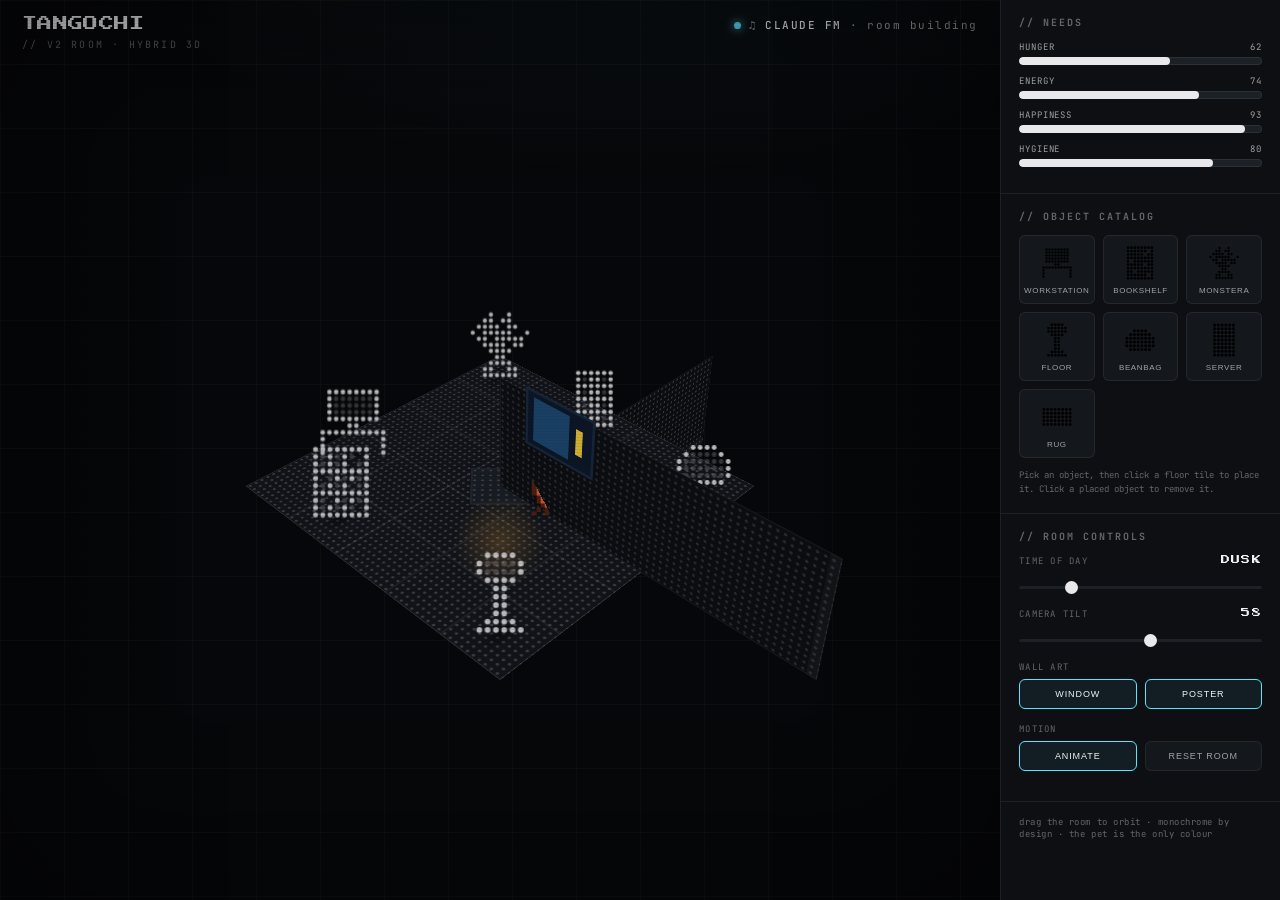
==== v2/room-prototype.html @ d7985693 "feat: initialize v2 directory with Three.js vendor scripts and HTML prototypes" ====
<!DOCTYPE html>
<html lang="en">
<head>
<meta charset="UTF-8" />
<meta name="viewport" content="width=device-width, initial-scale=1.0" />
<title>TANGOCHI v2 — Room Prototype</title>
<link rel="preconnect" href="https://fonts.googleapis.com">
<link rel="preconnect" href="https://fonts.gstatic.com" crossorigin>
<link href="https://fonts.googleapis.com/css2?family=JetBrains+Mono:wght@400;500;700&family=Press+Start+2P&display=swap" rel="stylesheet">
<style>
:root{
  --bg-0:#07080a; --bg-1:#0d0f12; --bg-2:#14171c; --bg-3:#1c2128;
  --line:rgba(255,255,255,0.07); --line-strong:rgba(255,255,255,0.14);
  --dot-on:#e9e9ec; --dot-dim:rgba(233,233,236,0.26); --dot-off:rgba(255,255,255,0.05);
  --text-0:rgba(255,255,255,0.95); --text-1:rgba(255,255,255,0.60); --text-2:rgba(255,255,255,0.36);
  --accent:#5ee3ff; --warm:#ffb347; --pet:#e8643c;

  /* live room orientation — driven by drag/parallax */
  --ax:58deg;   /* tilt toward viewer */
  --az:-45deg;  /* spin (azimuth)     */

  --tile:72px;
  --grid:5;
  --wall:128px;
  --tint:0;          /* day/night darkness 0..1 */
  --tint-hue:0;      /* warm/cool shift          */
}
*{box-sizing:border-box;margin:0;padding:0;}
html,body{
  height:100%;
  background:
    radial-gradient(ellipse 70% 50% at 50% -10%, rgba(94,227,255,0.05), transparent 60%),
    var(--bg-0);
  color:var(--text-0);
  font-family:'JetBrains Mono',monospace;
  overflow:hidden;
}

/* fine background grid */
.bg-grid{position:fixed;inset:0;pointer-events:none;z-index:0;opacity:.5;
  background-image:linear-gradient(var(--line) 1px,transparent 1px),linear-gradient(90deg,var(--line) 1px,transparent 1px);
  background-size:64px 64px;}

/* ── layout ── */
.app{position:fixed;inset:0;display:grid;grid-template-columns:1fr 280px;z-index:1;}
@media(max-width:820px){.app{grid-template-columns:1fr;grid-template-rows:1fr auto;}}

/* ── stage ── */
.stage-wrap{position:relative;overflow:hidden;}
.fm-tag{position:absolute;top:18px;right:22px;z-index:5;font-size:11px;letter-spacing:.14em;color:var(--text-1);
  display:flex;gap:8px;align-items:center;}
.fm-tag b{font-weight:500;color:var(--text-0);}
.fm-tag .live{width:7px;height:7px;border-radius:50%;background:var(--accent);box-shadow:0 0 10px var(--accent);
  animation:pulse 1.6s infinite ease-in-out;}
.title{position:absolute;top:16px;left:22px;z-index:5;}
.title .name{font-family:'Press Start 2P',monospace;font-size:15px;letter-spacing:.02em;}
.title .sub{font-size:10px;letter-spacing:.22em;color:var(--text-2);margin-top:7px;text-transform:uppercase;}
@keyframes pulse{0%,100%{opacity:.4}50%{opacity:1}}

.scene{position:absolute;inset:0;perspective:1100px;perspective-origin:50% 42%;cursor:grab;}
.scene.dragging{cursor:grabbing;}

#world{
  position:absolute;left:50%;top:54%;
  transform-style:preserve-3d;
  transform:translate(-50%,-50%) rotateX(var(--ax)) rotateZ(var(--az));
  transition:transform .12s linear;
}
.no-trans #world{transition:none;}

/* the floor is the parent coordinate space (0..grid*tile) */
.floor{
  position:absolute;
  width:calc(var(--grid) * var(--tile));
  height:calc(var(--grid) * var(--tile));
  /* center the floor on the world origin */
  left:calc(var(--grid) * var(--tile) / -2);
  top:calc(var(--grid) * var(--tile) / -2);
  transform-style:preserve-3d;
  background:var(--bg-2);
  background-image:radial-gradient(var(--dot-dim) 1.1px, transparent 1.6px);
  background-size:7px 7px;
  box-shadow:inset 0 0 0 1px var(--line);
}
/* iso grid tiles for placement + faint lines */
.tile{position:absolute;width:var(--tile);height:var(--tile);
  box-shadow:inset 0 0 0 1px var(--line);
  transition:background .15s;}
.tile.hot{background:rgba(94,227,255,0.10);box-shadow:inset 0 0 0 1px rgba(94,227,255,.4);}

/* walls rise out of the floor edges */
.wall{position:absolute;left:0;top:0;
  background:var(--bg-1);
  background-image:radial-gradient(var(--dot-dim) 1.1px, transparent 1.6px);
  background-size:7px 7px;
  box-shadow:inset 0 0 0 1px var(--line);}
.wall.back{width:calc(var(--grid)*var(--tile));height:var(--wall);
  transform-origin:0 0;transform:rotateX(-90deg);}
.wall.left{width:var(--wall);height:calc(var(--grid)*var(--tile));
  transform-origin:0 0;transform:rotateY(-90deg);
  background-image:radial-gradient(rgba(233,233,236,0.18) 1.1px, transparent 1.6px);}
.wall .skirt{position:absolute;left:0;right:0;bottom:0;height:10px;background:rgba(255,255,255,0.04);}

/* wall art (coplanar with wall) */
.wall-art{position:absolute;}
.wall .window{position:absolute;background:linear-gradient(160deg,#0f1c2e,#1b2c44);
  box-shadow:inset 0 0 0 2px rgba(255,255,255,.12), 0 0 24px rgba(94,227,255,.12);}
.wall .window .pane{position:absolute;inset:8px;background-image:
  linear-gradient(rgba(255,255,255,.10) 1px,transparent 1px),
  linear-gradient(90deg,rgba(255,255,255,.10) 1px,transparent 1px);
  background-size:50% 50%;}
.wall .window .moon{position:absolute;width:18px;height:18px;border-radius:50%;
  right:14px;top:12px;background:radial-gradient(circle at 38% 36%,#fff,#c9d6e6);
  box-shadow:0 0 14px rgba(200,220,255,.6);opacity:calc(0.15 + var(--tint)*0.85);}

/* ── object standees (billboarded to face camera) ── */
.obj{position:absolute;transform-origin:0 0;transform-style:preserve-3d;
  transform:rotateZ(calc(var(--az)*-1)) rotateX(calc(var(--ax)*-1));
  pointer-events:none;}
.obj .card{position:absolute;left:0;top:0;transform:translate(-50%,-100%);
  pointer-events:auto;cursor:pointer;filter:drop-shadow(0 0 0 transparent);
  transition:transform .18s;}
.obj .card:hover{transform:translate(-50%,-104%) scale(1.04);}
.obj svg{display:block;overflow:visible;}
.obj .dot{fill:var(--dot-on);}
.obj .dot.dim{fill:var(--dot-dim);}
.obj .lbl{position:absolute;left:50%;bottom:100%;transform:translate(-50%,-2px);
  font-size:8px;letter-spacing:.12em;color:var(--text-2);white-space:nowrap;opacity:0;transition:opacity .15s;text-transform:uppercase;}
.obj .card:hover .lbl{opacity:1;}

/* lamp glow — the one warmth in the room */
.obj .glow{position:absolute;left:50%;top:0;width:80px;height:80px;border-radius:50%;
  transform:translate(-50%,-60%);pointer-events:none;
  background:radial-gradient(circle,rgba(255,179,71,.55),transparent 68%);
  opacity:calc(0.35 + (1 - var(--tint))*0.0 + var(--tint)*0.65);mix-blend-mode:screen;}

/* flat rug on the floor */
.rug{position:absolute;transform-origin:center;transform:translate(-50%,-50%) rotate(45deg);
  background:var(--bg-3);background-image:radial-gradient(var(--dot-dim) 1.2px,transparent 1.7px);
  background-size:8px 8px;box-shadow:inset 0 0 0 2px rgba(255,255,255,.06);cursor:pointer;pointer-events:auto;}

/* ground shadow (lies on floor) */
.shadow{position:absolute;width:46px;height:46px;border-radius:50%;
  transform:translate(-50%,-50%) scale(1,0.5);background:radial-gradient(circle,rgba(0,0,0,.45),transparent 70%);
  pointer-events:none;}

/* ── pet ── */
.pet{position:absolute;transform-origin:0 0;transform-style:preserve-3d;
  transform:rotateZ(calc(var(--az)*-1)) rotateX(calc(var(--ax)*-1));
  transition:left 1.6s linear, top 1.6s linear;pointer-events:none;z-index:50;}
.pet canvas{position:absolute;left:0;top:0;transform:translate(-50%,-100%);
  image-rendering:pixelated;filter:drop-shadow(0 3px 0 rgba(0,0,0,.25));}
.pet .speech{position:absolute;left:0;bottom:100%;transform:translate(-50%,-6px);
  background:var(--bg-2);border:1px solid var(--line-strong);border-radius:6px;
  padding:6px 9px;font-size:9px;letter-spacing:.04em;white-space:nowrap;color:var(--text-0);
  box-shadow:0 8px 18px -8px #000;opacity:0;transition:opacity .2s;}
.pet .speech.show{opacity:1;}

/* day/night tint over the whole stage */
.tint{position:absolute;inset:0;pointer-events:none;z-index:60;
  background:rgba(6,8,14,var(--tint));
  box-shadow:inset 0 0 140px 30px rgba(0,0,0,calc(0.25 + var(--tint)*0.4));}
.scanlines{position:absolute;inset:0;pointer-events:none;z-index:61;opacity:.35;
  background:repeating-linear-gradient(transparent 0 2px, rgba(0,0,0,.18) 2px 3px);}

/* ── side panel ── */
.panel{background:var(--bg-1);border-left:1px solid var(--line);
  display:flex;flex-direction:column;overflow-y:auto;}
@media(max-width:820px){.panel{border-left:none;border-top:1px solid var(--line);max-height:42vh;}}
.panel section{padding:16px 18px;border-bottom:1px solid var(--line);}
.panel h2{font-size:10px;letter-spacing:.2em;color:var(--text-2);text-transform:uppercase;margin-bottom:12px;}

/* needs bars */
.need{margin-bottom:10px;}
.need .row{display:flex;justify-content:space-between;font-size:9px;letter-spacing:.1em;
  color:var(--text-1);text-transform:uppercase;margin-bottom:4px;}
.need .bar{height:8px;background:var(--bg-3);border-radius:4px;overflow:hidden;box-shadow:inset 0 0 0 1px var(--line);}
.need .fill{height:100%;width:70%;border-radius:4px;background:var(--dot-on);transition:width .4s, background .4s;}

/* object tray */
.tray{display:grid;grid-template-columns:repeat(3,1fr);gap:8px;}
.tray button{background:var(--bg-2);border:1px solid var(--line);border-radius:6px;
  padding:10px 4px 8px;cursor:pointer;color:var(--text-1);display:flex;flex-direction:column;
  align-items:center;gap:6px;transition:all .15s;}
.tray button:hover{border-color:var(--line-strong);color:var(--text-0);transform:translateY(-1px);}
.tray button.active{border-color:var(--accent);color:var(--text-0);background:rgba(94,227,255,.07);}
.tray button svg{width:30px;height:34px;}
.tray button .t{font-size:8px;letter-spacing:.08em;text-transform:uppercase;}
.hint{font-size:9px;color:var(--text-2);line-height:1.6;margin-top:10px;}

/* controls */
.ctrl{margin-bottom:14px;}
.ctrl label{display:block;font-size:9px;letter-spacing:.14em;color:var(--text-2);text-transform:uppercase;margin-bottom:6px;}
.ctrl .v{font-family:'Press Start 2P';font-size:9px;color:var(--text-0);float:right;}
input[type=range]{width:100%;-webkit-appearance:none;height:3px;background:var(--bg-3);outline:none;cursor:pointer;border-radius:2px;}
input[type=range]::-webkit-slider-thumb{-webkit-appearance:none;width:13px;height:13px;border-radius:50%;background:var(--dot-on);cursor:pointer;}
input[type=range]::-moz-range-thumb{width:13px;height:13px;border-radius:50%;background:var(--dot-on);border:none;cursor:pointer;}
.toggle{display:flex;gap:8px;flex-wrap:wrap;}
.toggle button{flex:1;background:var(--bg-2);border:1px solid var(--line);border-radius:6px;
  padding:9px 6px;cursor:pointer;color:var(--text-1);font-size:9px;letter-spacing:.1em;text-transform:uppercase;transition:all .15s;}
.toggle button:hover{border-color:var(--line-strong);color:var(--text-0);}
.toggle button.on{border-color:var(--accent);color:var(--text-0);background:rgba(94,227,255,.07);}
.foot{padding:14px 18px;font-size:9px;color:var(--text-2);letter-spacing:.06em;}
</style>
</head>
<body>
<div class="bg-grid"></div>

<div class="app">
  <!-- =================== STAGE =================== -->
  <div class="stage-wrap">
    <div class="title">
      <div class="name">TANGOCHI</div>
      <div class="sub">// v2 room · hybrid 3d</div>
    </div>
    <div class="fm-tag"><span class="live"></span>♫ <b>CLAUDE&nbsp;FM</b> · room building</div>

    <div class="scene" id="scene">
      <div id="world">
        <!-- walls -->
        <div class="wall left" id="wallLeft"><div class="skirt"></div></div>
        <div class="wall back" id="wallBack"><div class="skirt"></div></div>
        <!-- floor + tiles + objects injected here -->
        <div class="floor" id="floor"></div>
      </div>
    </div>

    <div class="tint"></div>
    <div class="scanlines"></div>
  </div>

  <!-- =================== PANEL =================== -->
  <aside class="panel">
    <section>
      <h2>// Needs</h2>
      <div id="needs"></div>
    </section>

    <section>
      <h2>// Object Catalog</h2>
      <div class="tray" id="tray"></div>
      <div class="hint">Pick an object, then click a floor tile to place it. Click a placed object to remove it.</div>
    </section>

    <section>
      <h2>// Room Controls</h2>
      <div class="ctrl">
        <label>Time of Day <span class="v" id="todVal">DAY</span></label>
        <input type="range" id="tod" min="0" max="100" value="20">
      </div>
      <div class="ctrl">
        <label>Camera Tilt <span class="v" id="tiltVal">58</span></label>
        <input type="range" id="tilt" min="46" max="68" value="58">
      </div>
      <div class="ctrl">
        <label>Wall Art</label>
        <div class="toggle">
          <button id="tWindow" class="on">Window</button>
          <button id="tPoster" class="on">Poster</button>
        </div>
      </div>
      <div class="ctrl">
        <label>Motion</label>
        <div class="toggle">
          <button id="tMotion" class="on">Animate</button>
          <button id="tReset">Reset Room</button>
        </div>
      </div>
    </section>

    <div class="foot">drag the room to orbit · monochrome by design · the pet is the only colour</div>
  </aside>
</div>

<script>
/* ============================================================
   TANGOCHI v2 — Hybrid CSS-3D dot-matrix room (prototype)
   Vanilla, no libraries, runs from file://
   ============================================================ */
const SVGNS='http://www.w3.org/2000/svg';
const GRID=5, TILE=72;
const $=s=>document.querySelector(s);

/* ---- dot-matrix art parser ----------------------------------
   '#' = lit dot, '+' = dim dot, ' '/'.' = empty.
   Returns an <svg> of circles, sized to the grid.            */
function dotArt(rows, cell=7, r=2.4){
  const h=rows.length, w=Math.max(...rows.map(s=>s.length));
  const svg=document.createElementNS(SVGNS,'svg');
  svg.setAttribute('viewBox',`0 0 ${w*cell} ${h*cell}`);
  svg.setAttribute('width', w*cell);
  svg.setAttribute('height', h*cell);
  for(let y=0;y<h;y++){
    const line=rows[y];
    for(let x=0;x<line.length;x++){
      const ch=line[x];
      if(ch!=='#'&&ch!=='+') continue;
      const c=document.createElementNS(SVGNS,'circle');
      c.setAttribute('cx',x*cell+cell/2);
      c.setAttribute('cy',y*cell+cell/2);
      c.setAttribute('r',r);
      c.setAttribute('class','dot'+(ch==='+'?' dim':''));
      svg.appendChild(c);
    }
  }
  return svg;
}

/* ---- object catalog (design-first) -------------------------- */
const DEFS={
  desk:{ name:'Workstation', glow:false, art:[
    ' ######## ',
    ' #++++++# ',
    ' #++++++# ',
    ' #++++++# ',
    ' ######## ',
    '    ##    ',
    '##########',
    '#        #',
    '#        #',
    '#        #',
  ]},
  bookshelf:{ name:'Bookshelf', glow:false, art:[
    '########',
    '#+#+#+ #',
    '#+#+# +#',
    '########',
    '# +#+#+#',
    '#+#+# +#',
    '########',
    '#+ #+#+#',
    '#+#+#+ #',
    '########',
  ]},
  plant:{ name:'Monstera', glow:false, art:[
    '   #  #   ',
    '  ## ##   ',
    ' #### ##  ',
    '# #####  #',
    ' ## ##### ',
    '  #### ## ',
    '   ####   ',
    '    ##    ',
    '   ####   ',
    '  ##  ##  ',
    '  ######  ',
  ]},
  lamp:{ name:'Floor Lamp', glow:true, art:[
    '  ####  ',
    ' #++++# ',
    ' #++++# ',
    '  ####  ',
    '   ##   ',
    '   ##   ',
    '   ##   ',
    '   ##   ',
    '  ####  ',
    ' ###### ',
  ]},
  beanbag:{ name:'Beanbag', glow:false, art:[
    '  ####  ',
    ' #++++# ',
    '#++++++#',
    '#++++++#',
    '#++++++#',
    ' ###### ',
  ]},
  server:{ name:'Server Rack', glow:false, art:[
    '######',
    '#+##+#',
    '######',
    '#+##+#',
    '######',
    '#+##+#',
    '######',
    '#+##+#',
    '######',
  ]},
};
const TRAY_ORDER=['desk','bookshelf','plant','lamp','beanbag','server','rug'];

/* ---- pet sprite (16x16) — the only colour in the room ------- */
const PAL={'0':null,'1':'#5a2412','2':'#e8643c','3':'#f2956b','4':'#ffffff','5':'#2a2a2a','6':'#3aa0c0'};
const PET=[
  '................',
  '......2222......',
  '.....122222.1...',
  '....1222222221..',
  '....1222222221..',
  '...122222222221.',
  '...124422442221.',  /* eyes (white) */
  '...125522552221.',  /* pupils       */
  '...122222222221.',
  '...123333333321.',  /* belly        */
  '....1233333321..',
  '....1222222221..',
  '.....12222221...',
  '....1.1..1.1....',  /* little legs  */
  '...1..1..1..1...',
  '................',
];
function drawPet(cv, bob){
  const px=4, S=16;
  cv.width=S*px; cv.height=S*px;
  const g=cv.getContext('2d'); g.imageSmoothingEnabled=false;
  g.clearRect(0,0,cv.width,cv.height);
  for(let y=0;y<S;y++) for(let x=0;x<S;x++){
    const col=PAL[PET[y][x]]; if(!col) continue;
    g.fillStyle=col; g.fillRect(x*px,(y)*px,px,px);
  }
}

/* ============================================================
   BUILD ROOM
   ============================================================ */
const floor=$('#floor');
const placed={};   // key "c,r" -> {kind, el, shadowEl}
let selected=null; // tray selection

/* tiles */
for(let r=0;r<GRID;r++) for(let c=0;c<GRID;c++){
  const t=document.createElement('div');
  t.className='tile'; t.dataset.c=c; t.dataset.r=r;
  t.style.left=(c*TILE)+'px'; t.style.top=(r*TILE)+'px';
  t.addEventListener('click',()=>onTileClick(c,r));
  t.addEventListener('mouseenter',()=>{ if(selected) t.classList.add('hot'); });
  t.addEventListener('mouseleave',()=>t.classList.remove('hot'));
  floor.appendChild(t);
}

/* wall art */
const wallBack=$('#wallBack'), wallLeft=$('#wallLeft');
function buildWallArt(){
  wallBack.querySelectorAll('.window,.poster').forEach(e=>e.remove());
  wallLeft.querySelectorAll('.window,.poster').forEach(e=>e.remove());
  if(showWindow){
    const win=document.createElement('div'); win.className='window';
    win.style.cssText='left:46px;top:30px;width:120px;height:80px;';
    win.innerHTML='<div class="pane"></div><div class="moon"></div>';
    wallBack.appendChild(win);
  }
  if(showPoster){
    const p=document.createElement('div'); p.className='poster';
    p.style.cssText='position:absolute;left:70px;top:34px;width:64px;height:84px;background:#0d1a2c;box-shadow:inset 0 0 0 3px #1b2c44;';
    p.innerHTML='<div style="position:absolute;left:8px;top:10px;right:8px;height:44px;background:#1f4f7a;"></div>'+
                '<div style="position:absolute;left:18px;bottom:14px;width:28px;height:8px;background:#ffd83d;"></div>';
    wallLeft.appendChild(p);
  }
}

/* place / remove objects */
function placeObject(kind,c,r){
  const key=c+','+r;
  if(placed[key]) removeObject(c,r);
  const cx=(c+0.5)*TILE, cy=(r+0.5)*TILE;

  if(kind==='rug'){
    const rug=document.createElement('div'); rug.className='rug';
    rug.style.cssText=`left:${cx}px;top:${cy}px;width:${TILE*0.82}px;height:${TILE*0.82}px;`;
    rug.addEventListener('click',e=>{e.stopPropagation();removeObject(c,r);});
    floor.appendChild(rug);
    placed[key]={kind,el:rug}; updateNeeds(); return;
  }

  const def=DEFS[kind];
  // ground shadow (flat on floor)
  const sh=document.createElement('div'); sh.className='shadow';
  sh.style.left=cx+'px'; sh.style.top=cy+'px';
  floor.appendChild(sh);

  // billboard standee
  const obj=document.createElement('div'); obj.className='obj';
  obj.style.left=cx+'px'; obj.style.top=cy+'px';
  const card=document.createElement('div'); card.className='card';
  if(def.glow){ const gl=document.createElement('div'); gl.className='glow'; card.appendChild(gl); }
  card.appendChild(dotArt(def.art));
  const lbl=document.createElement('div'); lbl.className='lbl'; lbl.textContent=def.name; card.appendChild(lbl);
  card.addEventListener('click',e=>{e.stopPropagation();removeObject(c,r);});
  obj.appendChild(card);
  floor.appendChild(obj);

  placed[key]={kind,el:obj,shadowEl:sh};
  updateNeeds();
}
function removeObject(c,r){
  const key=c+','+r, p=placed[key]; if(!p) return;
  p.el.remove(); if(p.shadowEl) p.shadowEl.remove();
  delete placed[key]; updateNeeds();
}
function onTileClick(c,r){
  if(!selected) return;
  const key=c+','+r;
  if(placed[key]) removeObject(c,r); else placeObject(selected,c,r);
}

/* ---- tray UI ---- */
const tray=$('#tray');
TRAY_ORDER.forEach(kind=>{
  const b=document.createElement('button'); b.dataset.kind=kind;
  const icon = kind==='rug'
    ? dotArt(['########','#++++++#','#+####+#','#++++++#','########'],4,1.5)
    : dotArt(DEFS[kind].art,3,1.2);
  b.appendChild(icon);
  const t=document.createElement('div'); t.className='t';
  t.textContent = kind==='rug'?'Rug':DEFS[kind].name.split(' ')[0];
  b.appendChild(t);
  b.addEventListener('click',()=>{
    selected = selected===kind?null:kind;
    [...tray.children].forEach(x=>x.classList.toggle('active',x.dataset.kind===selected));
  });
  tray.appendChild(b);
});

/* ---- needs (cosmetic, driven a little by room contents) ---- */
const NEEDS=[
  {k:'hunger',l:'Hunger',base:62},
  {k:'energy',l:'Energy',base:74},
  {k:'happiness',l:'Happiness',base:58},
  {k:'hygiene',l:'Hygiene',base:80},
];
const needsBox=$('#needs');
NEEDS.forEach(n=>{
  const d=document.createElement('div'); d.className='need';
  d.innerHTML=`<div class="row"><span>${n.l}</span><span id="nv_${n.k}">${n.base}</span></div>
    <div class="bar"><div class="fill" id="nf_${n.k}"></div></div>`;
  needsBox.appendChild(d);
});
function updateNeeds(){
  // a furnished room nudges happiness up — just to feel alive
  const count=Object.keys(placed).length;
  const happy=Math.min(100, NEEDS[2].base + count*5);
  const vals={hunger:NEEDS[0].base,energy:NEEDS[1].base,happiness:happy,hygiene:NEEDS[3].base};
  for(const k in vals){
    $('#nf_'+k).style.width=vals[k]+'%';
    $('#nv_'+k).textContent=vals[k];
    $('#nf_'+k).style.background = vals[k]<25?'#ff5e62':vals[k]<55?'#ffb347':'var(--dot-on)';
  }
}

/* ============================================================
   PET — wanders the floor, billboarded, speaks now and then
   ============================================================ */
const petEl=document.createElement('div'); petEl.className='pet';
const petCv=document.createElement('canvas');
const speech=document.createElement('div'); speech.className='speech';
petEl.appendChild(petCv); petEl.appendChild(speech);
floor.appendChild(petEl);
let petTile={c:2,r:2};
function movePet(c,r){
  petTile={c,r};
  petEl.style.left=((c+0.5)*TILE)+'px';
  petEl.style.top=((r+0.5)*TILE)+'px';
}
movePet(2,2);
drawPet(petCv,0);
const LINES=['hello there!',"let's build!",'cozy in here','feed me?','♫ vibing','nice room!','...thinking','ship it!'];
function say(){
  if(!motion) return;
  speech.textContent=LINES[Math.floor(Math.random()*LINES.length)];
  speech.classList.add('show');
  setTimeout(()=>speech.classList.remove('show'),2600);
}

/* wander loop */
let motion=true;
setInterval(()=>{
  if(!motion) return;
  for(let i=0;i<8;i++){
    const c=Math.floor(Math.random()*GRID), r=Math.floor(Math.random()*GRID);
    if(!placed[c+','+r]){ movePet(c,r); break; }
  }
},1900);
setInterval(()=>{ if(Math.random()<0.5) say(); },4200);
/* idle bob */
let bobT=0;
function bobLoop(){
  if(motion){ bobT+=0.06; petCv.style.transform=`translate(-50%,-100%) translateY(${Math.sin(bobT)*2}px)`; }
  requestAnimationFrame(bobLoop);
}
bobLoop();

/* ============================================================
   ORBIT (drag) + PARALLAX + CONTROLS
   ============================================================ */
const root=document.documentElement.style;
let ax=58, az=-45;
function applyView(){ root.setProperty('--ax',ax+'deg'); root.setProperty('--az',az+'deg'); }
applyView();

const scene=$('#scene');
let dragging=false, lastX=0, lastY=0;
scene.addEventListener('pointerdown',e=>{
  dragging=true; lastX=e.clientX; lastY=e.clientY;
  scene.classList.add('dragging'); document.body.classList.add('no-trans');
  scene.setPointerCapture(e.pointerId);
});
scene.addEventListener('pointermove',e=>{
  if(!dragging) return;
  az = clamp(az + (e.clientX-lastX)*0.3, -72, -18);
  ax = clamp(ax - (e.clientY-lastY)*0.2, 46, 68);
  lastX=e.clientX; lastY=e.clientY;
  $('#tilt').value=Math.round(ax); $('#tiltVal').textContent=Math.round(ax);
  applyView();
});
function endDrag(){ dragging=false; scene.classList.remove('dragging'); document.body.classList.remove('no-trans'); }
scene.addEventListener('pointerup',endDrag);
scene.addEventListener('pointercancel',endDrag);

/* gentle parallax when idle */
scene.addEventListener('mousemove',e=>{
  if(dragging) return;
  const rect=scene.getBoundingClientRect();
  const dx=(e.clientX-rect.left)/rect.width-0.5;
  root.setProperty('--az',(az + dx*6)+'deg');
});
scene.addEventListener('mouseleave',()=>root.setProperty('--az',az+'deg'));

function clamp(v,a,b){return Math.max(a,Math.min(b,v));}

/* time of day */
const tod=$('#tod'), todVal=$('#todVal');
function setTod(v){
  const t=v/100;                 // 0 = bright day, 1 = night
  root.setProperty('--tint',t);
  todVal.textContent = t<0.2?'DAY':t<0.45?'DUSK':t<0.7?'EVENING':'NIGHT';
}
tod.addEventListener('input',e=>setTod(+e.target.value));
setTod(+tod.value);

/* tilt slider */
$('#tilt').addEventListener('input',e=>{ ax=+e.target.value; $('#tiltVal').textContent=ax; applyView(); });

/* wall art toggles */
let showWindow=true, showPoster=true;
$('#tWindow').addEventListener('click',function(){ showWindow=!showWindow; this.classList.toggle('on',showWindow); buildWallArt(); });
$('#tPoster').addEventListener('click',function(){ showPoster=!showPoster; this.classList.toggle('on',showPoster); buildWallArt(); });
buildWallArt();

/* motion + reset */
$('#tMotion').addEventListener('click',function(){ motion=!motion; this.classList.toggle('on',motion); });
$('#tReset').addEventListener('click',()=>{
  Object.keys(placed).forEach(k=>{const[c,r]=k.split(',').map(Number);removeObject(c,r);});
  seedRoom();
});

/* ---- starter furniture so the room reads on load ---- */
function seedRoom(){
  placeObject('rug',2,2);
  placeObject('desk',1,0);
  placeObject('bookshelf',0,1);
  placeObject('plant',4,0);
  placeObject('lamp',0,4);
  placeObject('beanbag',4,4);
  placeObject('server',4,2);
  movePet(2,3);
  updateNeeds();
}
seedRoom();

/* reduced motion respect */
if(window.matchMedia('(prefers-reduced-motion: reduce)').matches){
  motion=false; $('#tMotion').classList.remove('on');
}
</script>
</body>
</html>
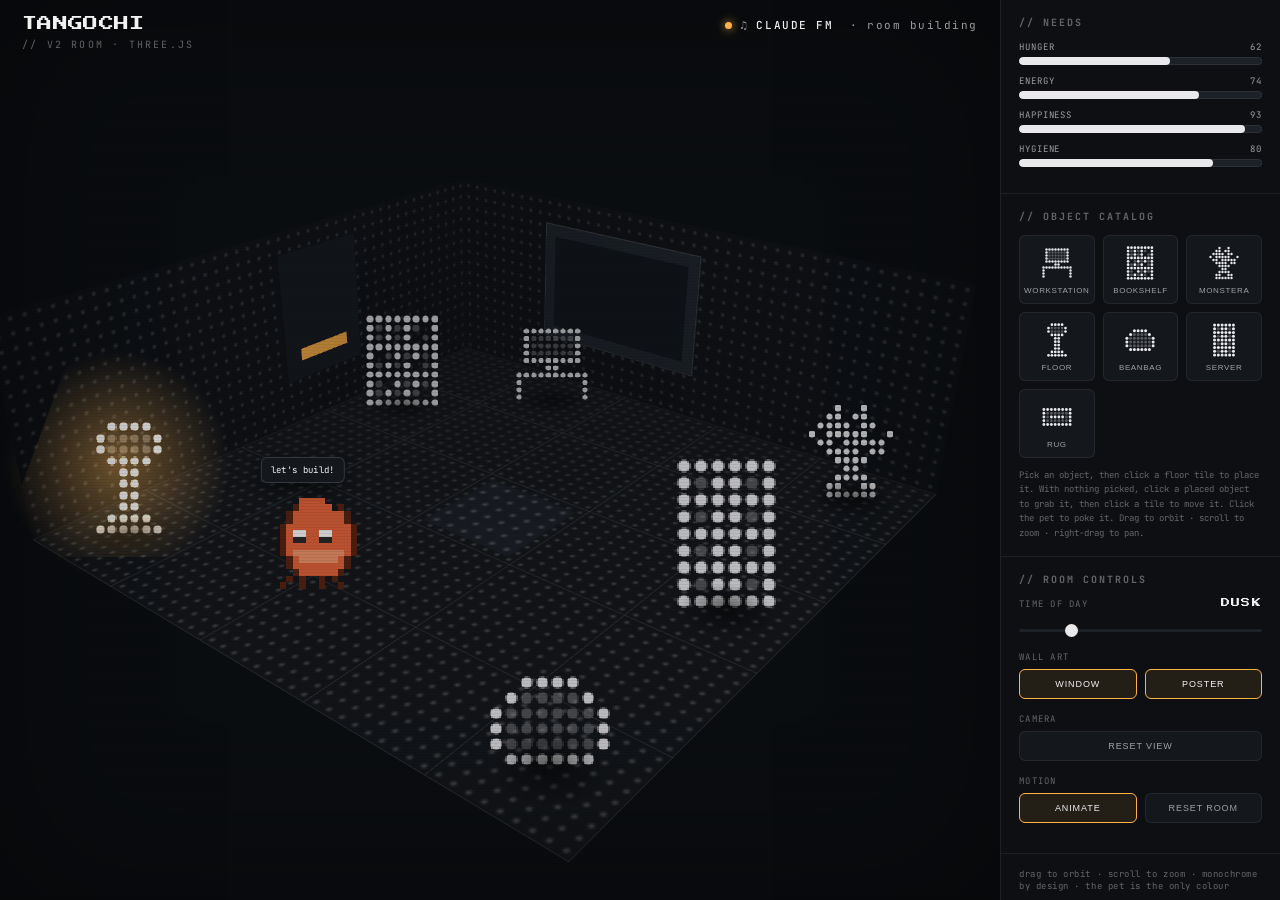
==== commit a0e55a31: "feat: implement isometric room prototype with interactive stage and UI panels" ====
--- a/v2/room-prototype.html
+++ b/v2/room-prototype.html
@@ -3,7 +3,7 @@
 <head>
 <meta charset="UTF-8" />
 <meta name="viewport" content="width=device-width, initial-scale=1.0" />
-<title>TANGOCHI v2 — Room Prototype</title>
+<title>TANGOCHI v2 — Room Prototype (Three.js)</title>
 <link rel="preconnect" href="https://fonts.googleapis.com">
 <link rel="preconnect" href="https://fonts.gstatic.com" crossorigin>
 <link href="https://fonts.googleapis.com/css2?family=JetBrains+Mono:wght@400;500;700&family=Press+Start+2P&display=swap" rel="stylesheet">
@@ -11,25 +11,17 @@
 :root{
   --bg-0:#07080a; --bg-1:#0d0f12; --bg-2:#14171c; --bg-3:#1c2128;
   --line:rgba(255,255,255,0.07); --line-strong:rgba(255,255,255,0.14);
-  --dot-on:#e9e9ec; --dot-dim:rgba(233,233,236,0.26); --dot-off:rgba(255,255,255,0.05);
+  --dot-on:#e9e9ec; --dot-dim:rgba(233,233,236,0.26);
   --text-0:rgba(255,255,255,0.95); --text-1:rgba(255,255,255,0.60); --text-2:rgba(255,255,255,0.36);
-  --accent:#5ee3ff; --warm:#ffb347; --pet:#e8643c;
-
-  /* live room orientation — driven by drag/parallax */
-  --ax:58deg;   /* tilt toward viewer */
-  --az:-45deg;  /* spin (azimuth)     */
-
-  --tile:72px;
-  --grid:5;
-  --wall:128px;
-  --tint:0;          /* day/night darkness 0..1 */
-  --tint-hue:0;      /* warm/cool shift          */
+  --accent:#ffb347;            /* the one accent — warm/orange, matches the pet */
+  --pet:#e8643c;
+  --tint:0;                    /* day/night darkness 0..1 (extra grayscale dim) */
 }
 *{box-sizing:border-box;margin:0;padding:0;}
 html,body{
   height:100%;
   background:
-    radial-gradient(ellipse 70% 50% at 50% -10%, rgba(94,227,255,0.05), transparent 60%),
+    radial-gradient(ellipse 70% 50% at 50% -10%, rgba(255,179,71,0.04), transparent 60%),
     var(--bg-0);
   color:var(--text-0);
   font-family:'JetBrains Mono',monospace;
@@ -47,121 +39,36 @@
 
 /* ── stage ── */
 .stage-wrap{position:relative;overflow:hidden;}
-.fm-tag{position:absolute;top:18px;right:22px;z-index:5;font-size:11px;letter-spacing:.14em;color:var(--text-1);
-  display:flex;gap:8px;align-items:center;}
+#view{position:absolute;inset:0;width:100%;height:100%;display:block;cursor:grab;touch-action:none;z-index:1;}
+#view.grabbing{cursor:grabbing;}
+.fm-tag{position:absolute;top:18px;right:22px;z-index:65;font-size:clamp(9px,1.7vw,11px);letter-spacing:.14em;color:var(--text-1);
+  display:flex;gap:8px;align-items:center;max-width:60vw;}
 .fm-tag b{font-weight:500;color:var(--text-0);}
 .fm-tag .live{width:7px;height:7px;border-radius:50%;background:var(--accent);box-shadow:0 0 10px var(--accent);
   animation:pulse 1.6s infinite ease-in-out;}
-.title{position:absolute;top:16px;left:22px;z-index:5;}
-.title .name{font-family:'Press Start 2P',monospace;font-size:15px;letter-spacing:.02em;}
-.title .sub{font-size:10px;letter-spacing:.22em;color:var(--text-2);margin-top:7px;text-transform:uppercase;}
+.title{position:absolute;top:16px;left:22px;z-index:65;}
+.title .name{font-family:'Press Start 2P',monospace;font-size:clamp(11px,2.4vw,15px);letter-spacing:.02em;}
+.title .sub{font-size:clamp(8px,1.5vw,10px);letter-spacing:.22em;color:var(--text-2);margin-top:7px;text-transform:uppercase;}
 @keyframes pulse{0%,100%{opacity:.4}50%{opacity:1}}
 
-.scene{position:absolute;inset:0;perspective:1100px;perspective-origin:50% 42%;cursor:grab;}
-.scene.dragging{cursor:grabbing;}
-
-#world{
-  position:absolute;left:50%;top:54%;
-  transform-style:preserve-3d;
-  transform:translate(-50%,-50%) rotateX(var(--ax)) rotateZ(var(--az));
-  transition:transform .12s linear;
-}
-.no-trans #world{transition:none;}
-
-/* the floor is the parent coordinate space (0..grid*tile) */
-.floor{
-  position:absolute;
-  width:calc(var(--grid) * var(--tile));
-  height:calc(var(--grid) * var(--tile));
-  /* center the floor on the world origin */
-  left:calc(var(--grid) * var(--tile) / -2);
-  top:calc(var(--grid) * var(--tile) / -2);
-  transform-style:preserve-3d;
-  background:var(--bg-2);
-  background-image:radial-gradient(var(--dot-dim) 1.1px, transparent 1.6px);
-  background-size:7px 7px;
-  box-shadow:inset 0 0 0 1px var(--line);
-}
-/* iso grid tiles for placement + faint lines */
-.tile{position:absolute;width:var(--tile);height:var(--tile);
-  box-shadow:inset 0 0 0 1px var(--line);
-  transition:background .15s;}
-.tile.hot{background:rgba(94,227,255,0.10);box-shadow:inset 0 0 0 1px rgba(94,227,255,.4);}
-
-/* walls rise out of the floor edges */
-.wall{position:absolute;left:0;top:0;
-  background:var(--bg-1);
-  background-image:radial-gradient(var(--dot-dim) 1.1px, transparent 1.6px);
-  background-size:7px 7px;
-  box-shadow:inset 0 0 0 1px var(--line);}
-.wall.back{width:calc(var(--grid)*var(--tile));height:var(--wall);
-  transform-origin:0 0;transform:rotateX(-90deg);}
-.wall.left{width:var(--wall);height:calc(var(--grid)*var(--tile));
-  transform-origin:0 0;transform:rotateY(-90deg);
-  background-image:radial-gradient(rgba(233,233,236,0.18) 1.1px, transparent 1.6px);}
-.wall .skirt{position:absolute;left:0;right:0;bottom:0;height:10px;background:rgba(255,255,255,0.04);}
-
-/* wall art (coplanar with wall) */
-.wall-art{position:absolute;}
-.wall .window{position:absolute;background:linear-gradient(160deg,#0f1c2e,#1b2c44);
-  box-shadow:inset 0 0 0 2px rgba(255,255,255,.12), 0 0 24px rgba(94,227,255,.12);}
-.wall .window .pane{position:absolute;inset:8px;background-image:
-  linear-gradient(rgba(255,255,255,.10) 1px,transparent 1px),
-  linear-gradient(90deg,rgba(255,255,255,.10) 1px,transparent 1px);
-  background-size:50% 50%;}
-.wall .window .moon{position:absolute;width:18px;height:18px;border-radius:50%;
-  right:14px;top:12px;background:radial-gradient(circle at 38% 36%,#fff,#c9d6e6);
-  box-shadow:0 0 14px rgba(200,220,255,.6);opacity:calc(0.15 + var(--tint)*0.85);}
-
-/* ── object standees (billboarded to face camera) ── */
-.obj{position:absolute;transform-origin:0 0;transform-style:preserve-3d;
-  transform:rotateZ(calc(var(--az)*-1)) rotateX(calc(var(--ax)*-1));
-  pointer-events:none;}
-.obj .card{position:absolute;left:0;top:0;transform:translate(-50%,-100%);
-  pointer-events:auto;cursor:pointer;filter:drop-shadow(0 0 0 transparent);
-  transition:transform .18s;}
-.obj .card:hover{transform:translate(-50%,-104%) scale(1.04);}
-.obj svg{display:block;overflow:visible;}
-.obj .dot{fill:var(--dot-on);}
-.obj .dot.dim{fill:var(--dot-dim);}
-.obj .lbl{position:absolute;left:50%;bottom:100%;transform:translate(-50%,-2px);
-  font-size:8px;letter-spacing:.12em;color:var(--text-2);white-space:nowrap;opacity:0;transition:opacity .15s;text-transform:uppercase;}
-.obj .card:hover .lbl{opacity:1;}
-
-/* lamp glow — the one warmth in the room */
-.obj .glow{position:absolute;left:50%;top:0;width:80px;height:80px;border-radius:50%;
-  transform:translate(-50%,-60%);pointer-events:none;
-  background:radial-gradient(circle,rgba(255,179,71,.55),transparent 68%);
-  opacity:calc(0.35 + (1 - var(--tint))*0.0 + var(--tint)*0.65);mix-blend-mode:screen;}
-
-/* flat rug on the floor */
-.rug{position:absolute;transform-origin:center;transform:translate(-50%,-50%) rotate(45deg);
-  background:var(--bg-3);background-image:radial-gradient(var(--dot-dim) 1.2px,transparent 1.7px);
-  background-size:8px 8px;box-shadow:inset 0 0 0 2px rgba(255,255,255,.06);cursor:pointer;pointer-events:auto;}
-
-/* ground shadow (lies on floor) */
-.shadow{position:absolute;width:46px;height:46px;border-radius:50%;
-  transform:translate(-50%,-50%) scale(1,0.5);background:radial-gradient(circle,rgba(0,0,0,.45),transparent 70%);
-  pointer-events:none;}
-
-/* ── pet ── */
-.pet{position:absolute;transform-origin:0 0;transform-style:preserve-3d;
-  transform:rotateZ(calc(var(--az)*-1)) rotateX(calc(var(--ax)*-1));
-  transition:left 1.6s linear, top 1.6s linear;pointer-events:none;z-index:50;}
-.pet canvas{position:absolute;left:0;top:0;transform:translate(-50%,-100%);
-  image-rendering:pixelated;filter:drop-shadow(0 3px 0 rgba(0,0,0,.25));}
-.pet .speech{position:absolute;left:0;bottom:100%;transform:translate(-50%,-6px);
+/* day/night tint + CRT over the canvas (DOM overlays) */
+.tint{position:absolute;inset:0;pointer-events:none;z-index:60;
+  background:rgba(5,6,8,var(--tint));
+  box-shadow:inset 0 0 140px 30px rgba(0,0,0,calc(0.25 + var(--tint)*0.4));}
+.scanlines{position:absolute;inset:0;pointer-events:none;z-index:61;opacity:.35;
+  background:repeating-linear-gradient(transparent 0 2px, rgba(0,0,0,.18) 2px 3px);}
+
+/* HTML overlays projected from 3D (speech + hover labels) */
+#overlay{position:absolute;inset:0;pointer-events:none;z-index:62;}
+.speech{position:absolute;transform:translate(-50%,-100%);
   background:var(--bg-2);border:1px solid var(--line-strong);border-radius:6px;
   padding:6px 9px;font-size:9px;letter-spacing:.04em;white-space:nowrap;color:var(--text-0);
   box-shadow:0 8px 18px -8px #000;opacity:0;transition:opacity .2s;}
-.pet .speech.show{opacity:1;}
-
-/* day/night tint over the whole stage */
-.tint{position:absolute;inset:0;pointer-events:none;z-index:60;
-  background:rgba(6,8,14,var(--tint));
-  box-shadow:inset 0 0 140px 30px rgba(0,0,0,calc(0.25 + var(--tint)*0.4));}
-.scanlines{position:absolute;inset:0;pointer-events:none;z-index:61;opacity:.35;
-  background:repeating-linear-gradient(transparent 0 2px, rgba(0,0,0,.18) 2px 3px);}
+.speech.show{opacity:1;}
+.lbl{position:absolute;transform:translate(-50%,-100%);
+  font-size:8px;letter-spacing:.12em;color:var(--text-2);white-space:nowrap;
+  text-transform:uppercase;opacity:0;transition:opacity .15s;}
+.lbl.show{opacity:1;}
 
 /* ── side panel ── */
 .panel{background:var(--bg-1);border-left:1px solid var(--line);
@@ -183,7 +90,7 @@
   padding:10px 4px 8px;cursor:pointer;color:var(--text-1);display:flex;flex-direction:column;
   align-items:center;gap:6px;transition:all .15s;}
 .tray button:hover{border-color:var(--line-strong);color:var(--text-0);transform:translateY(-1px);}
-.tray button.active{border-color:var(--accent);color:var(--text-0);background:rgba(94,227,255,.07);}
+.tray button.active{border-color:var(--accent);color:var(--text-0);background:rgba(255,179,71,.09);}
 .tray button svg{width:30px;height:34px;}
 .tray button .t{font-size:8px;letter-spacing:.08em;text-transform:uppercase;}
 .hint{font-size:9px;color:var(--text-2);line-height:1.6;margin-top:10px;}
@@ -199,8 +106,29 @@
 .toggle button{flex:1;background:var(--bg-2);border:1px solid var(--line);border-radius:6px;
   padding:9px 6px;cursor:pointer;color:var(--text-1);font-size:9px;letter-spacing:.1em;text-transform:uppercase;transition:all .15s;}
 .toggle button:hover{border-color:var(--line-strong);color:var(--text-0);}
-.toggle button.on{border-color:var(--accent);color:var(--text-0);background:rgba(94,227,255,.07);}
+.toggle button.on{border-color:var(--accent);color:var(--text-0);background:rgba(255,179,71,.09);}
 .foot{padding:14px 18px;font-size:9px;color:var(--text-2);letter-spacing:.06em;}
+
+/* ── responsive: keep a usable stage + reachable controls on small/touch screens ── */
+@media(max-width:820px){
+  .stage-wrap{min-height:48vh;}            /* don't let the 3D view collapse when stacked */
+  .panel{max-height:46vh;}
+}
+@media(pointer:coarse){                    /* fingers, not a mouse: bigger hit targets */
+  .tray button{min-height:56px;padding:12px 4px;}
+  .toggle button{min-height:44px;}
+  input[type=range]{height:6px;}
+  input[type=range]::-webkit-slider-thumb{width:18px;height:18px;}
+  input[type=range]::-moz-range-thumb{width:18px;height:18px;}
+}
+@media(max-width:520px){
+  .title{top:12px;left:14px;}
+  .fm-tag{top:12px;right:14px;gap:6px;}
+  .fm-tag .fm-sub{display:none;}           /* drop the suffix so it won't collide with the title */
+  .panel section{padding:13px 14px;}
+  .tray{gap:6px;}
+  .foot{padding:12px 14px;}
+}
 </style>
 </head>
 <body>
@@ -208,23 +136,15 @@
 
 <div class="app">
   <!-- =================== STAGE =================== -->
-  <div class="stage-wrap">
+  <div class="stage-wrap" id="stage">
     <div class="title">
       <div class="name">TANGOCHI</div>
-      <div class="sub">// v2 room · hybrid 3d</div>
+      <div class="sub">// v2 room · three.js</div>
     </div>
-    <div class="fm-tag"><span class="live"></span>♫ <b>CLAUDE&nbsp;FM</b> · room building</div>
-
-    <div class="scene" id="scene">
-      <div id="world">
-        <!-- walls -->
-        <div class="wall left" id="wallLeft"><div class="skirt"></div></div>
-        <div class="wall back" id="wallBack"><div class="skirt"></div></div>
-        <!-- floor + tiles + objects injected here -->
-        <div class="floor" id="floor"></div>
-      </div>
-    </div>
-
+    <div class="fm-tag"><span class="live"></span>♫ <b>CLAUDE&nbsp;FM</b><span class="fm-sub">&nbsp;· room building</span></div>
+
+    <canvas id="view"></canvas>
+    <div id="overlay"></div>
     <div class="tint"></div>
     <div class="scanlines"></div>
   </div>
@@ -239,7 +159,9 @@
     <section>
       <h2>// Object Catalog</h2>
       <div class="tray" id="tray"></div>
-      <div class="hint">Pick an object, then click a floor tile to place it. Click a placed object to remove it.</div>
+      <div class="hint">Pick an object, then click a floor tile to place it. With nothing
+        picked, click a placed object to grab it, then click a tile to move it. Click the
+        pet to poke it. Drag to orbit · scroll to zoom · right-drag to pan.</div>
     </section>
 
     <section>
@@ -249,14 +171,16 @@
         <input type="range" id="tod" min="0" max="100" value="20">
       </div>
       <div class="ctrl">
-        <label>Camera Tilt <span class="v" id="tiltVal">58</span></label>
-        <input type="range" id="tilt" min="46" max="68" value="58">
-      </div>
-      <div class="ctrl">
         <label>Wall Art</label>
         <div class="toggle">
           <button id="tWindow" class="on">Window</button>
           <button id="tPoster" class="on">Poster</button>
+        </div>
+      </div>
+      <div class="ctrl">
+        <label>Camera</label>
+        <div class="toggle">
+          <button id="tView">Reset View</button>
         </div>
       </div>
       <div class="ctrl">
@@ -268,229 +192,332 @@
       </div>
     </section>
 
-    <div class="foot">drag the room to orbit · monochrome by design · the pet is the only colour</div>
+    <div class="foot">drag to orbit · scroll to zoom · monochrome by design · the pet is the only colour</div>
   </aside>
 </div>
 
+<script src="vendor/three.min.js"></script>
+<script src="vendor/OrbitControls.js"></script>
 <script>
 /* ============================================================
-   TANGOCHI v2 — Hybrid CSS-3D dot-matrix room (prototype)
-   Vanilla, no libraries, runs from file://
+   TANGOCHI v2 — Three.js dot-matrix room (prototype)
+   Real 3D: free orbit + zoom + pan, place/move furniture,
+   click the pet. Monochrome room; the pet is the only colour.
    ============================================================ */
 const SVGNS='http://www.w3.org/2000/svg';
-const GRID=5, TILE=72;
+const GRID=5, TILE=72, ROOM=GRID*TILE, HALF=ROOM/2, WALL=128;
 const $=s=>document.querySelector(s);
-
-/* ---- dot-matrix art parser ----------------------------------
-   '#' = lit dot, '+' = dim dot, ' '/'.' = empty.
-   Returns an <svg> of circles, sized to the grid.            */
+const clamp=(v,a,b)=>Math.max(a,Math.min(b,v));
+const reduced=()=>window.matchMedia('(prefers-reduced-motion: reduce)').matches;
+
+/* tile <-> world helpers (floor centred on origin, y up) */
+function tileToWorld(c,r){ return { x:(c+0.5)*TILE-HALF, z:(r+0.5)*TILE-HALF }; }
+function worldToTile(x,z){ return { c:clamp(Math.floor((x+HALF)/TILE),0,GRID-1),
+                                    r:clamp(Math.floor((z+HALF)/TILE),0,GRID-1) }; }
+
+/* ---- dot-matrix art parser (SVG, used for the tray icons) ---- */
 function dotArt(rows, cell=7, r=2.4){
   const h=rows.length, w=Math.max(...rows.map(s=>s.length));
   const svg=document.createElementNS(SVGNS,'svg');
   svg.setAttribute('viewBox',`0 0 ${w*cell} ${h*cell}`);
-  svg.setAttribute('width', w*cell);
-  svg.setAttribute('height', h*cell);
-  for(let y=0;y<h;y++){
-    const line=rows[y];
-    for(let x=0;x<line.length;x++){
-      const ch=line[x];
+  svg.setAttribute('width', w*cell); svg.setAttribute('height', h*cell);
+  for(let y=0;y<h;y++){ const line=rows[y];
+    for(let x=0;x<line.length;x++){ const ch=line[x];
       if(ch!=='#'&&ch!=='+') continue;
       const c=document.createElementNS(SVGNS,'circle');
-      c.setAttribute('cx',x*cell+cell/2);
-      c.setAttribute('cy',y*cell+cell/2);
-      c.setAttribute('r',r);
-      c.setAttribute('class','dot'+(ch==='+'?' dim':''));
+      c.setAttribute('cx',x*cell+cell/2); c.setAttribute('cy',y*cell+cell/2);
+      c.setAttribute('r',r); c.setAttribute('fill', ch==='+'?'rgba(233,233,236,0.30)':'#e9e9ec');
       svg.appendChild(c);
     }
   }
   return svg;
 }
+/* ---- dot-matrix art -> transparent canvas (used for 3D sprites) ---- */
+function dotArtCanvas(rows, cell=10, r=3.6){
+  const h=rows.length, w=Math.max(...rows.map(s=>s.length));
+  const cv=document.createElement('canvas'); cv.width=w*cell; cv.height=h*cell;
+  const g=cv.getContext('2d');
+  for(let y=0;y<h;y++){ const line=rows[y];
+    for(let x=0;x<line.length;x++){ const ch=line[x];
+      if(ch!=='#'&&ch!=='+') continue;
+      g.fillStyle = ch==='+'?'rgba(233,233,236,0.30)':'#e9e9ec';
+      g.beginPath(); g.arc(x*cell+cell/2,y*cell+cell/2,r,0,Math.PI*2); g.fill();
+    }
+  }
+  return {cv, w, h};
+}
 
 /* ---- object catalog (design-first) -------------------------- */
 const DEFS={
-  desk:{ name:'Workstation', glow:false, art:[
-    ' ######## ',
-    ' #++++++# ',
-    ' #++++++# ',
-    ' #++++++# ',
-    ' ######## ',
-    '    ##    ',
-    '##########',
-    '#        #',
-    '#        #',
-    '#        #',
-  ]},
-  bookshelf:{ name:'Bookshelf', glow:false, art:[
-    '########',
-    '#+#+#+ #',
-    '#+#+# +#',
-    '########',
-    '# +#+#+#',
-    '#+#+# +#',
-    '########',
-    '#+ #+#+#',
-    '#+#+#+ #',
-    '########',
-  ]},
-  plant:{ name:'Monstera', glow:false, art:[
-    '   #  #   ',
-    '  ## ##   ',
-    ' #### ##  ',
-    '# #####  #',
-    ' ## ##### ',
-    '  #### ## ',
-    '   ####   ',
-    '    ##    ',
-    '   ####   ',
-    '  ##  ##  ',
-    '  ######  ',
-  ]},
+  desk:{ name:'Workstation', art:[
+    ' ######## ',' #++++++# ',' #++++++# ',' #++++++# ',' ######## ',
+    '    ##    ','##########','#        #','#        #','#        #']},
+  bookshelf:{ name:'Bookshelf', art:[
+    '########','#+#+#+ #','#+#+# +#','########','# +#+#+#',
+    '#+#+# +#','########','#+ #+#+#','#+#+#+ #','########']},
+  plant:{ name:'Monstera', art:[
+    '   #  #   ','  ## ##   ',' #### ##  ','# #####  #',' ## ##### ',
+    '  #### ## ','   ####   ','    ##    ','   ####   ','  ##  ##  ','  ######  ']},
   lamp:{ name:'Floor Lamp', glow:true, art:[
-    '  ####  ',
-    ' #++++# ',
-    ' #++++# ',
-    '  ####  ',
-    '   ##   ',
-    '   ##   ',
-    '   ##   ',
-    '   ##   ',
-    '  ####  ',
-    ' ###### ',
-  ]},
-  beanbag:{ name:'Beanbag', glow:false, art:[
-    '  ####  ',
-    ' #++++# ',
-    '#++++++#',
-    '#++++++#',
-    '#++++++#',
-    ' ###### ',
-  ]},
-  server:{ name:'Server Rack', glow:false, art:[
-    '######',
-    '#+##+#',
-    '######',
-    '#+##+#',
-    '######',
-    '#+##+#',
-    '######',
-    '#+##+#',
-    '######',
-  ]},
+    '  ####  ',' #++++# ',' #++++# ','  ####  ','   ##   ',
+    '   ##   ','   ##   ','   ##   ','  ####  ',' ###### ']},
+  beanbag:{ name:'Beanbag', art:[
+    '  ####  ',' #++++# ','#++++++#','#++++++#','#++++++#',' ###### ']},
+  server:{ name:'Server Rack', art:[
+    '######','#+##+#','######','#+##+#','######','#+##+#','######','#+##+#','######']},
 };
 const TRAY_ORDER=['desk','bookshelf','plant','lamp','beanbag','server','rug'];
 
 /* ---- pet sprite (16x16) — the only colour in the room ------- */
 const PAL={'0':null,'1':'#5a2412','2':'#e8643c','3':'#f2956b','4':'#ffffff','5':'#2a2a2a','6':'#3aa0c0'};
 const PET=[
-  '................',
-  '......2222......',
-  '.....122222.1...',
-  '....1222222221..',
-  '....1222222221..',
-  '...122222222221.',
-  '...124422442221.',  /* eyes (white) */
-  '...125522552221.',  /* pupils       */
-  '...122222222221.',
-  '...123333333321.',  /* belly        */
-  '....1233333321..',
-  '....1222222221..',
-  '.....12222221...',
-  '....1.1..1.1....',  /* little legs  */
-  '...1..1..1..1...',
-  '................',
-];
-function drawPet(cv, bob){
-  const px=4, S=16;
+  '................','......2222......','.....122222.1...','....1222222221..',
+  '....1222222221..','...122222222221.','...124422442221.','...125522552221.',
+  '...122222222221.','...123333333321.','....1233333321..','....1222222221..',
+  '.....12222221...','....1.1..1.1....','...1..1..1..1...','................'];
+function drawPetCanvas(){
+  const px=8, S=16, cv=document.createElement('canvas');
   cv.width=S*px; cv.height=S*px;
   const g=cv.getContext('2d'); g.imageSmoothingEnabled=false;
-  g.clearRect(0,0,cv.width,cv.height);
   for(let y=0;y<S;y++) for(let x=0;x<S;x++){
     const col=PAL[PET[y][x]]; if(!col) continue;
-    g.fillStyle=col; g.fillRect(x*px,(y)*px,px,px);
-  }
-}
-
-/* ============================================================
-   BUILD ROOM
-   ============================================================ */
-const floor=$('#floor');
-const placed={};   // key "c,r" -> {kind, el, shadowEl}
-let selected=null; // tray selection
-
-/* tiles */
-for(let r=0;r<GRID;r++) for(let c=0;c<GRID;c++){
-  const t=document.createElement('div');
-  t.className='tile'; t.dataset.c=c; t.dataset.r=r;
-  t.style.left=(c*TILE)+'px'; t.style.top=(r*TILE)+'px';
-  t.addEventListener('click',()=>onTileClick(c,r));
-  t.addEventListener('mouseenter',()=>{ if(selected) t.classList.add('hot'); });
-  t.addEventListener('mouseleave',()=>t.classList.remove('hot'));
-  floor.appendChild(t);
-}
-
-/* wall art */
-const wallBack=$('#wallBack'), wallLeft=$('#wallLeft');
+    g.fillStyle=col; g.fillRect(x*px,y*px,px,px);
+  }
+  return cv;
+}
+
+/* ============================================================
+   THREE.JS SCENE
+   ============================================================ */
+const canvas=$('#view'), stage=$('#stage'), overlay=$('#overlay');
+const renderer=new THREE.WebGLRenderer({canvas, antialias:true, alpha:false});
+renderer.setPixelRatio(Math.min(devicePixelRatio,2));
+
+const scene=new THREE.Scene();
+const DAY_BG=new THREE.Color('#0e1116'), NIGHT_BG=new THREE.Color('#050609');
+scene.background=DAY_BG.clone();
+scene.fog=new THREE.Fog(scene.background.getHex(), 560, 1400);
+
+const camera=new THREE.PerspectiveCamera(34, 1, 1, 5000);
+const CAM_HOME=new THREE.Vector3(360,330,440), TARGET_HOME=new THREE.Vector3(0,42,0);
+camera.position.copy(CAM_HOME);
+
+const controls=new THREE.OrbitControls(camera, renderer.domElement);
+controls.target.copy(TARGET_HOME);
+controls.enableDamping=true; controls.dampingFactor=0.08;
+controls.enablePan=true; controls.enableZoom=true;
+controls.minDistance=240; controls.maxDistance=1100;
+controls.minPolarAngle=0.18; controls.maxPolarAngle=1.48;   /* never dip under the floor */
+controls.update();
+
+/* ---- texture helpers ---- */
+function dotTexture(bg, dot, cell, r){
+  const c=document.createElement('canvas'); c.width=c.height=cell;
+  const g=c.getContext('2d');
+  if(bg){ g.fillStyle=bg; g.fillRect(0,0,cell,cell); }
+  g.fillStyle=dot; g.beginPath(); g.arc(cell/2,cell/2,r,0,Math.PI*2); g.fill();
+  const t=new THREE.CanvasTexture(c); t.wrapS=t.wrapT=THREE.RepeatWrapping;
+  return t;
+}
+function spriteFromCanvas(cv){
+  const t=new THREE.CanvasTexture(cv);
+  t.magFilter=THREE.NearestFilter; t.minFilter=THREE.NearestFilter; t.generateMipmaps=false;
+  const m=new THREE.SpriteMaterial({map:t, transparent:true, depthWrite:false});
+  const s=new THREE.Sprite(m); s.center.set(0.5,0);   /* anchor bottom on the floor */
+  return s;
+}
+function radialTexture(inner, outer){
+  const sz=64, c=document.createElement('canvas'); c.width=c.height=sz;
+  const g=c.getContext('2d'); const grd=g.createRadialGradient(sz/2,sz/2,0,sz/2,sz/2,sz/2);
+  grd.addColorStop(0,inner); grd.addColorStop(1,outer);
+  g.fillStyle=grd; g.fillRect(0,0,sz,sz);
+  return new THREE.CanvasTexture(c);
+}
+
+/* ---- floor + grid ---- */
+const floorTex=dotTexture('#14171c','rgba(233,233,236,0.20)',8,1.4);
+floorTex.repeat.set(ROOM/8, ROOM/8);
+const floor=new THREE.Mesh(
+  new THREE.PlaneGeometry(ROOM,ROOM),
+  new THREE.MeshBasicMaterial({map:floorTex}));
+floor.rotation.x=-Math.PI/2;
+scene.add(floor);
+
+const grid=new THREE.GridHelper(ROOM, GRID, 0xffffff, 0xffffff);
+grid.material.transparent=true; grid.material.opacity=0.10; grid.position.y=0.4;
+scene.add(grid);
+
+/* ---- walls (all four; cull the two nearest the camera) ---- */
+const wallTex=dotTexture('#0f1217','rgba(233,233,236,0.15)',8,1.3);
+wallTex.repeat.set(ROOM/8, WALL/8);
+function makeWall(rotY, pos, outward){
+  const m=new THREE.Mesh(new THREE.PlaneGeometry(ROOM,WALL),
+    new THREE.MeshBasicMaterial({map:wallTex.clone(), side:THREE.DoubleSide}));
+  m.material.map.wrapS=m.material.map.wrapT=THREE.RepeatWrapping;
+  m.material.map.repeat.set(ROOM/8, WALL/8);
+  m.rotation.y=rotY; m.position.set(pos.x, WALL/2, pos.z);
+  m.userData.outward=outward;
+  scene.add(m); return m;
+}
+const walls=[
+  makeWall(0,            {x:0,z:-HALF}, new THREE.Vector3(0,0,-1)),  /* back  */
+  makeWall(Math.PI,      {x:0,z: HALF}, new THREE.Vector3(0,0, 1)),  /* front */
+  makeWall(Math.PI/2,    {x:-HALF,z:0}, new THREE.Vector3(-1,0,0)),  /* left  */
+  makeWall(-Math.PI/2,   {x: HALF,z:0}, new THREE.Vector3( 1,0,0)),  /* right */
+];
+const wallBack=walls[0], wallLeft=walls[2];
+
+/* ---- wall art (window on back wall, poster on left wall) ---- */
+let showWindow=true, showPoster=true, winMesh=null, posterMesh=null;
 function buildWallArt(){
-  wallBack.querySelectorAll('.window,.poster').forEach(e=>e.remove());
-  wallLeft.querySelectorAll('.window,.poster').forEach(e=>e.remove());
+  if(winMesh){ wallBack.remove(winMesh); winMesh=null; }
+  if(posterMesh){ wallLeft.remove(posterMesh); posterMesh=null; }
   if(showWindow){
-    const win=document.createElement('div'); win.className='window';
-    win.style.cssText='left:46px;top:30px;width:120px;height:80px;';
-    win.innerHTML='<div class="pane"></div><div class="moon"></div>';
-    wallBack.appendChild(win);
+    const g=new THREE.PlaneGeometry(120,80);
+    const m=new THREE.MeshBasicMaterial({color:0x20262e});
+    winMesh=new THREE.Mesh(g,m);
+    winMesh.position.set(-46, 6, 0.6);                 /* coplanar, slight offset */
+    const pane=new THREE.Mesh(new THREE.PlaneGeometry(104,64),
+      new THREE.MeshBasicMaterial({color:0x12161c}));
+    pane.position.z=0.4; winMesh.add(pane);
+    const frame=new THREE.LineSegments(
+      new THREE.EdgesGeometry(g), new THREE.LineBasicMaterial({color:0xffffff,transparent:true,opacity:0.16}));
+    winMesh.add(frame);
+    wallBack.add(winMesh);
   }
   if(showPoster){
-    const p=document.createElement('div'); p.className='poster';
-    p.style.cssText='position:absolute;left:70px;top:34px;width:64px;height:84px;background:#0d1a2c;box-shadow:inset 0 0 0 3px #1b2c44;';
-    p.innerHTML='<div style="position:absolute;left:8px;top:10px;right:8px;height:44px;background:#1f4f7a;"></div>'+
-                '<div style="position:absolute;left:18px;bottom:14px;width:28px;height:8px;background:#ffd83d;"></div>';
-    wallLeft.appendChild(p);
-  }
-}
-
-/* place / remove objects */
+    const g=new THREE.PlaneGeometry(64,84);
+    posterMesh=new THREE.Mesh(g, new THREE.MeshBasicMaterial({color:0x161a20}));
+    posterMesh.position.set(38, 8, 0.6);
+    const stripe=new THREE.Mesh(new THREE.PlaneGeometry(40,8),
+      new THREE.MeshBasicMaterial({color:0xffb347}));   /* the one accent */
+    stripe.position.set(0,-26,0.4); posterMesh.add(stripe);
+    wallLeft.add(posterMesh);
+  }
+}
+buildWallArt();
+
+/* ---- shared shadow + highlight ---- */
+const shadowTex=radialTexture('rgba(0,0,0,0.5)','rgba(0,0,0,0)');
+function makeShadow(){
+  const m=new THREE.Mesh(new THREE.PlaneGeometry(46,46),
+    new THREE.MeshBasicMaterial({map:shadowTex, transparent:true, depthWrite:false}));
+  m.rotation.x=-Math.PI/2; m.position.y=0.5; return m;
+}
+const hi=new THREE.Mesh(new THREE.PlaneGeometry(TILE,TILE),
+  new THREE.MeshBasicMaterial({color:0xffb347, transparent:true, opacity:0.16, depthWrite:false}));
+hi.rotation.x=-Math.PI/2; hi.position.y=0.6; hi.visible=false; scene.add(hi);
+
+/* ============================================================
+   PLACE / MOVE / REMOVE OBJECTS
+   ============================================================ */
+const placed={};                 // "c,r" -> {kind, sprite, shadow, glow, rug, c, r}
+const pickables=[];              // sprites the raycaster can hit (furniture + pet)
+let selected=null;              // tray selection (placement mode)
+let moving=null;                // object being relocated (move mode)
+
 function placeObject(kind,c,r){
   const key=c+','+r;
   if(placed[key]) removeObject(c,r);
-  const cx=(c+0.5)*TILE, cy=(r+0.5)*TILE;
+  const w=tileToWorld(c,r);
 
   if(kind==='rug'){
-    const rug=document.createElement('div'); rug.className='rug';
-    rug.style.cssText=`left:${cx}px;top:${cy}px;width:${TILE*0.82}px;height:${TILE*0.82}px;`;
-    rug.addEventListener('click',e=>{e.stopPropagation();removeObject(c,r);});
-    floor.appendChild(rug);
-    placed[key]={kind,el:rug}; updateNeeds(); return;
+    const t=dotTexture('#1c2128','rgba(233,233,236,0.22)',8,1.4);
+    t.repeat.set(6,6);
+    const rug=new THREE.Mesh(new THREE.PlaneGeometry(TILE*0.84,TILE*0.84),
+      new THREE.MeshBasicMaterial({map:t}));
+    rug.rotation.x=-Math.PI/2; rug.position.set(w.x,0.3,w.z);
+    rug.userData.tile={c,r}; scene.add(rug); pickables.push(rug);
+    placed[key]={kind,sprite:rug,rug:true,c,r}; updateNeeds(); return placed[key];
   }
 
   const def=DEFS[kind];
-  // ground shadow (flat on floor)
-  const sh=document.createElement('div'); sh.className='shadow';
-  sh.style.left=cx+'px'; sh.style.top=cy+'px';
-  floor.appendChild(sh);
-
-  // billboard standee
-  const obj=document.createElement('div'); obj.className='obj';
-  obj.style.left=cx+'px'; obj.style.top=cy+'px';
-  const card=document.createElement('div'); card.className='card';
-  if(def.glow){ const gl=document.createElement('div'); gl.className='glow'; card.appendChild(gl); }
-  card.appendChild(dotArt(def.art));
-  const lbl=document.createElement('div'); lbl.className='lbl'; lbl.textContent=def.name; card.appendChild(lbl);
-  card.addEventListener('click',e=>{e.stopPropagation();removeObject(c,r);});
-  obj.appendChild(card);
-  floor.appendChild(obj);
-
-  placed[key]={kind,el:obj,shadowEl:sh};
-  updateNeeds();
-}
+  const {cv,w:cw,h:ch}=dotArtCanvas(def.art);
+  const sprite=spriteFromCanvas(cv);
+  const base=50, sw=base, sh=base*(ch/cw);
+  sprite.scale.set(sw,sh,1);
+  sprite.position.set(w.x,0,w.z);
+  sprite.userData.tile={c,r}; sprite.userData.kind=kind;
+  scene.add(sprite); pickables.push(sprite);
+
+  const shadow=makeShadow(); shadow.position.set(w.x,0.5,w.z); scene.add(shadow);
+
+  let glow=null;
+  if(def.glow){
+    glow=new THREE.Sprite(new THREE.SpriteMaterial({
+      map:radialTexture('rgba(255,179,71,0.5)','rgba(255,179,71,0)'),
+      transparent:true, depthWrite:false, blending:THREE.AdditiveBlending}));
+    glow.scale.set(120,120,1); glow.position.set(w.x,sh*0.7,w.z); scene.add(glow);
+  }
+  placed[key]={kind,sprite,shadow,glow,c,r}; updateNeeds(); return placed[key];
+}
+function disposeSprite(s){ if(!s) return; if(s.material.map) s.material.map.dispose();
+  s.material.dispose(); if(s.geometry) s.geometry.dispose(); scene.remove(s);
+  const i=pickables.indexOf(s); if(i>=0) pickables.splice(i,1); }
 function removeObject(c,r){
   const key=c+','+r, p=placed[key]; if(!p) return;
-  p.el.remove(); if(p.shadowEl) p.shadowEl.remove();
-  delete placed[key]; updateNeeds();
-}
-function onTileClick(c,r){
-  if(!selected) return;
-  const key=c+','+r;
-  if(placed[key]) removeObject(c,r); else placeObject(selected,c,r);
+  disposeSprite(p.sprite); if(p.shadow) disposeSprite(p.shadow); if(p.glow) disposeSprite(p.glow);
+  delete placed[key]; if(moving===p) moving=null; updateNeeds();
+}
+function moveObject(p,c,r){
+  const key=c+','+r; if(placed[key]) return false;           // occupied
+  delete placed[p.c+','+p.r];
+  p.c=c; p.r=r; placed[key]=p; const w=tileToWorld(c,r);
+  p.sprite.position.x=w.x; p.sprite.position.z=w.z;
+  if(p.sprite.userData.tile) p.sprite.userData.tile={c,r};
+  if(p.shadow){ p.shadow.position.x=w.x; p.shadow.position.z=w.z; }
+  if(p.glow){ p.glow.position.x=w.x; p.glow.position.z=w.z; }
+  return true;
+}
+function setMoving(p){
+  if(moving) moving.sprite.scale.multiplyScalar(1/1.12);
+  moving=p;
+  if(moving && !moving.rug) moving.sprite.scale.multiplyScalar(1.12);
+}
+
+/* ============================================================
+   PET
+   ============================================================ */
+const pet=spriteFromCanvas(drawPetCanvas());
+const PET_W=52; pet.scale.set(PET_W,PET_W,1);
+pet.userData.isPet=true;
+let petPos={x:0,z:0}, petTarget={x:0,z:0};
+function petTo(c,r){ const w=tileToWorld(c,r); petPos={x:w.x,z:w.z}; petTarget={...petPos};
+  pet.position.set(w.x,0,w.z); }
+petTo(2,3);
+scene.add(pet); pickables.push(pet);
+
+const LINES=['hello there!',"let's build!",'cozy in here','feed me?','♫ vibing','nice room!','...thinking','ship it!'];
+const speechEl=document.createElement('div'); speechEl.className='speech'; overlay.appendChild(speechEl);
+const labelEl=document.createElement('div'); labelEl.className='lbl'; overlay.appendChild(labelEl);
+let speechT=0;
+function say(){ speechEl.textContent=LINES[Math.floor(Math.random()*LINES.length)];
+  speechEl.classList.add('show'); speechT=2.6; }
+
+/* project a world point to overlay pixel coords; returns null if behind camera */
+const _v=new THREE.Vector3();
+function project(x,y,z){
+  _v.set(x,y,z).project(camera);
+  if(_v.z>1) return null;
+  const rect=canvas.getBoundingClientRect();
+  return { x:(_v.x*0.5+0.5)*rect.width, y:(-_v.y*0.5+0.5)*rect.height };
+}
+
+/* ============================================================
+   NEEDS (cosmetic)
+   ============================================================ */
+const NEEDS=[{k:'hunger',l:'Hunger',base:62},{k:'energy',l:'Energy',base:74},
+  {k:'happiness',l:'Happiness',base:58},{k:'hygiene',l:'Hygiene',base:80}];
+const needsBox=$('#needs');
+NEEDS.forEach(n=>{ const d=document.createElement('div'); d.className='need';
+  d.innerHTML=`<div class="row"><span>${n.l}</span><span id="nv_${n.k}">${n.base}</span></div>
+    <div class="bar"><div class="fill" id="nf_${n.k}"></div></div>`; needsBox.appendChild(d); });
+function updateNeeds(){
+  const count=Object.keys(placed).length;
+  const happy=Math.min(100, NEEDS[2].base + count*5);
+  const vals={hunger:NEEDS[0].base,energy:NEEDS[1].base,happiness:happy,hygiene:NEEDS[3].base};
+  for(const k in vals){ $('#nf_'+k).style.width=vals[k]+'%'; $('#nv_'+k).textContent=vals[k];
+    $('#nf_'+k).style.background = vals[k]<25?'#ff5e62':vals[k]<55?'#ffb347':'var(--dot-on)'; }
 }
 
 /* ---- tray UI ---- */
@@ -505,162 +532,166 @@
   t.textContent = kind==='rug'?'Rug':DEFS[kind].name.split(' ')[0];
   b.appendChild(t);
   b.addEventListener('click',()=>{
-    selected = selected===kind?null:kind;
+    selected = selected===kind?null:kind; setMoving(null);
     [...tray.children].forEach(x=>x.classList.toggle('active',x.dataset.kind===selected));
   });
   tray.appendChild(b);
 });
 
-/* ---- needs (cosmetic, driven a little by room contents) ---- */
-const NEEDS=[
-  {k:'hunger',l:'Hunger',base:62},
-  {k:'energy',l:'Energy',base:74},
-  {k:'happiness',l:'Happiness',base:58},
-  {k:'hygiene',l:'Hygiene',base:80},
-];
-const needsBox=$('#needs');
-NEEDS.forEach(n=>{
-  const d=document.createElement('div'); d.className='need';
-  d.innerHTML=`<div class="row"><span>${n.l}</span><span id="nv_${n.k}">${n.base}</span></div>
-    <div class="bar"><div class="fill" id="nf_${n.k}"></div></div>`;
-  needsBox.appendChild(d);
+/* ============================================================
+   POINTER: click vs drag, raycast place / move / poke
+   ============================================================ */
+const raycaster=new THREE.Raycaster(); const ndc=new THREE.Vector2();
+let downX=0, downY=0, downT=0;
+function setNDC(e){ const rect=canvas.getBoundingClientRect();
+  ndc.x=((e.clientX-rect.left)/rect.width)*2-1;
+  ndc.y=-((e.clientY-rect.top)/rect.height)*2+1; }
+
+canvas.addEventListener('pointerdown',e=>{ downX=e.clientX; downY=e.clientY; downT=performance.now();
+  canvas.classList.add('grabbing'); });
+canvas.addEventListener('pointerup',e=>{
+  canvas.classList.remove('grabbing');
+  const moved=Math.hypot(e.clientX-downX,e.clientY-downY);
+  if(moved<6 && performance.now()-downT<400) handleClick(e);
 });
-function updateNeeds(){
-  // a furnished room nudges happiness up — just to feel alive
-  const count=Object.keys(placed).length;
-  const happy=Math.min(100, NEEDS[2].base + count*5);
-  const vals={hunger:NEEDS[0].base,energy:NEEDS[1].base,happiness:happy,hygiene:NEEDS[3].base};
-  for(const k in vals){
-    $('#nf_'+k).style.width=vals[k]+'%';
-    $('#nv_'+k).textContent=vals[k];
-    $('#nf_'+k).style.background = vals[k]<25?'#ff5e62':vals[k]<55?'#ffb347':'var(--dot-on)';
-  }
-}
-
-/* ============================================================
-   PET — wanders the floor, billboarded, speaks now and then
-   ============================================================ */
-const petEl=document.createElement('div'); petEl.className='pet';
-const petCv=document.createElement('canvas');
-const speech=document.createElement('div'); speech.className='speech';
-petEl.appendChild(petCv); petEl.appendChild(speech);
-floor.appendChild(petEl);
-let petTile={c:2,r:2};
-function movePet(c,r){
-  petTile={c,r};
-  petEl.style.left=((c+0.5)*TILE)+'px';
-  petEl.style.top=((r+0.5)*TILE)+'px';
-}
-movePet(2,2);
-drawPet(petCv,0);
-const LINES=['hello there!',"let's build!",'cozy in here','feed me?','♫ vibing','nice room!','...thinking','ship it!'];
-function say(){
-  if(!motion) return;
-  speech.textContent=LINES[Math.floor(Math.random()*LINES.length)];
-  speech.classList.add('show');
-  setTimeout(()=>speech.classList.remove('show'),2600);
-}
-
-/* wander loop */
-let motion=true;
-setInterval(()=>{
-  if(!motion) return;
-  for(let i=0;i<8;i++){
-    const c=Math.floor(Math.random()*GRID), r=Math.floor(Math.random()*GRID);
-    if(!placed[c+','+r]){ movePet(c,r); break; }
-  }
-},1900);
-setInterval(()=>{ if(Math.random()<0.5) say(); },4200);
-/* idle bob */
-let bobT=0;
-function bobLoop(){
-  if(motion){ bobT+=0.06; petCv.style.transform=`translate(-50%,-100%) translateY(${Math.sin(bobT)*2}px)`; }
-  requestAnimationFrame(bobLoop);
-}
-bobLoop();
-
-/* ============================================================
-   ORBIT (drag) + PARALLAX + CONTROLS
-   ============================================================ */
-const root=document.documentElement.style;
-let ax=58, az=-45;
-function applyView(){ root.setProperty('--ax',ax+'deg'); root.setProperty('--az',az+'deg'); }
-applyView();
-
-const scene=$('#scene');
-let dragging=false, lastX=0, lastY=0;
-scene.addEventListener('pointerdown',e=>{
-  dragging=true; lastX=e.clientX; lastY=e.clientY;
-  scene.classList.add('dragging'); document.body.classList.add('no-trans');
-  scene.setPointerCapture(e.pointerId);
+canvas.addEventListener('pointermove',e=>{
+  setNDC(e); raycaster.setFromCamera(ndc,camera);
+  // highlight a target tile while placing or moving
+  if(selected || moving){
+    const hit=raycaster.intersectObject(floor)[0];
+    if(hit){ const {c,r}=worldToTile(hit.point.x,hit.point.z); const w=tileToWorld(c,r);
+      hi.position.set(w.x,0.6,w.z); hi.visible=true; }
+    else hi.visible=false;
+  } else {
+    hi.visible=false;
+    const hit=raycaster.intersectObjects(pickables,false)[0];
+    canvas.style.cursor = hit ? 'pointer' : '';
+  }
 });
-scene.addEventListener('pointermove',e=>{
-  if(!dragging) return;
-  az = clamp(az + (e.clientX-lastX)*0.3, -72, -18);
-  ax = clamp(ax - (e.clientY-lastY)*0.2, 46, 68);
-  lastX=e.clientX; lastY=e.clientY;
-  $('#tilt').value=Math.round(ax); $('#tiltVal').textContent=Math.round(ax);
-  applyView();
-});
-function endDrag(){ dragging=false; scene.classList.remove('dragging'); document.body.classList.remove('no-trans'); }
-scene.addEventListener('pointerup',endDrag);
-scene.addEventListener('pointercancel',endDrag);
-
-/* gentle parallax when idle */
-scene.addEventListener('mousemove',e=>{
-  if(dragging) return;
-  const rect=scene.getBoundingClientRect();
-  const dx=(e.clientX-rect.left)/rect.width-0.5;
-  root.setProperty('--az',(az + dx*6)+'deg');
-});
-scene.addEventListener('mouseleave',()=>root.setProperty('--az',az+'deg'));
-
-function clamp(v,a,b){return Math.max(a,Math.min(b,v));}
-
-/* time of day */
+
+function handleClick(e){
+  setNDC(e); raycaster.setFromCamera(ndc,camera);
+
+  // objects/pet first
+  const hit=raycaster.intersectObjects(pickables,false)[0];
+  if(hit){
+    const o=hit.object;
+    if(o.userData.isPet){ say(); return; }
+    const t=o.userData.tile;
+    if(selected){ removeObject(t.c,t.r); return; }          // placement mode: click removes
+    const p=placed[t.c+','+t.r];
+    setMoving(moving===p?null:p);                            // toggle grab for move
+    return;
+  }
+
+  // floor next
+  const f=raycaster.intersectObject(floor)[0];
+  if(!f) return;
+  const {c,r}=worldToTile(f.point.x,f.point.z);
+  if(moving){ moveObject(moving,c,r); setMoving(null); hi.visible=false; return; }
+  if(selected){ if(placed[c+','+r]) removeObject(c,r); else placeObject(selected,c,r); }
+}
+
+/* ============================================================
+   CONTROLS (time of day, wall art, view, motion, reset)
+   ============================================================ */
 const tod=$('#tod'), todVal=$('#todVal');
-function setTod(v){
-  const t=v/100;                 // 0 = bright day, 1 = night
-  root.setProperty('--tint',t);
+function setTod(v){ const t=v/100; document.documentElement.style.setProperty('--tint',t);
   todVal.textContent = t<0.2?'DAY':t<0.45?'DUSK':t<0.7?'EVENING':'NIGHT';
-}
-tod.addEventListener('input',e=>setTod(+e.target.value));
-setTod(+tod.value);
-
-/* tilt slider */
-$('#tilt').addEventListener('input',e=>{ ax=+e.target.value; $('#tiltVal').textContent=ax; applyView(); });
-
-/* wall art toggles */
-let showWindow=true, showPoster=true;
+  scene.background.copy(DAY_BG).lerp(NIGHT_BG,t);
+  scene.fog.color.copy(scene.background); }
+tod.addEventListener('input',e=>setTod(+e.target.value)); setTod(+tod.value);
+
 $('#tWindow').addEventListener('click',function(){ showWindow=!showWindow; this.classList.toggle('on',showWindow); buildWallArt(); });
 $('#tPoster').addEventListener('click',function(){ showPoster=!showPoster; this.classList.toggle('on',showPoster); buildWallArt(); });
-buildWallArt();
-
-/* motion + reset */
+
+$('#tView').addEventListener('click',()=>{ camera.position.copy(CAM_HOME);
+  controls.target.copy(TARGET_HOME); controls.update(); });
+
+let motion=true;
 $('#tMotion').addEventListener('click',function(){ motion=!motion; this.classList.toggle('on',motion); });
 $('#tReset').addEventListener('click',()=>{
   Object.keys(placed).forEach(k=>{const[c,r]=k.split(',').map(Number);removeObject(c,r);});
   seedRoom();
 });
 
-/* ---- starter furniture so the room reads on load ---- */
+/* ---- starter furniture ---- */
 function seedRoom(){
-  placeObject('rug',2,2);
-  placeObject('desk',1,0);
-  placeObject('bookshelf',0,1);
-  placeObject('plant',4,0);
-  placeObject('lamp',0,4);
-  placeObject('beanbag',4,4);
-  placeObject('server',4,2);
-  movePet(2,3);
-  updateNeeds();
+  placeObject('rug',2,2); placeObject('desk',1,0); placeObject('bookshelf',0,1);
+  placeObject('plant',4,0); placeObject('lamp',0,4); placeObject('beanbag',4,4);
+  placeObject('server',4,2); petTo(2,3); updateNeeds();
 }
 seedRoom();
 
-/* reduced motion respect */
-if(window.matchMedia('(prefers-reduced-motion: reduce)').matches){
-  motion=false; $('#tMotion').classList.remove('on');
-}
+/* ============================================================
+   RESIZE + RENDER LOOP
+   ============================================================ */
+const BASE_FOV=34, REF_ASPECT=1.4;
+function resize(){ const w=stage.clientWidth, h=stage.clientHeight;
+  renderer.setSize(w,h,false); const aspect=w/h; camera.aspect=aspect;
+  // On narrow/portrait screens the horizontal field shrinks; widen the vertical fov to
+  // keep the whole room framed instead of letting it overflow the canvas sides.
+  if(aspect<REF_ASPECT){
+    const hFov=2*Math.atan(Math.tan(BASE_FOV*Math.PI/360)*REF_ASPECT);
+    camera.fov=clamp(2*Math.atan(Math.tan(hFov/2)/aspect)*180/Math.PI, BASE_FOV, 60);
+  } else camera.fov=BASE_FOV;
+  camera.updateProjectionMatrix(); }
+window.addEventListener('resize',resize); resize();
+
+let wanderT=0; const clock=new THREE.Clock();
+function tick(){
+  const dt=clock.getDelta();
+  const anim = motion && !reduced();
+
+  controls.update();
+
+  // cull the two walls nearest the camera (cutaway iso)
+  for(const w of walls){ const toCam=camera.position.clone().sub(w.position);
+    w.visible = w.userData.outward.dot(toCam) < 0; }
+
+  if(anim){
+    // wander
+    wanderT-=dt;
+    if(wanderT<=0){ wanderT=1.9;
+      for(let i=0;i<8;i++){ const c=Math.floor(Math.random()*GRID), r=Math.floor(Math.random()*GRID);
+        if(!placed[c+','+r]){ const w=tileToWorld(c,r); petTarget={x:w.x,z:w.z}; break; } }
+      if(Math.random()<0.5) say();
+    }
+    petPos.x+=(petTarget.x-petPos.x)*Math.min(1,dt*2.2);
+    petPos.z+=(petTarget.z-petPos.z)*Math.min(1,dt*2.2);
+    const bob=Math.max(0,Math.sin(performance.now()*0.004))*3;
+    pet.position.set(petPos.x, bob, petPos.z);
+  } else {
+    pet.position.set(petPos.x,0,petPos.z);
+  }
+
+  // overlay: speech bubble follows the pet
+  if(speechT>0){ speechT-=dt; if(speechT<=0) speechEl.classList.remove('show'); }
+  if(speechEl.classList.contains('show')){
+    const p=project(pet.position.x, PET_W+10, pet.position.z);
+    if(p){ speechEl.style.left=p.x+'px'; speechEl.style.top=(p.y-4)+'px'; speechEl.style.display='block'; }
+    else speechEl.style.display='none';
+  }
+  // overlay: label while moving an object
+  if(moving && !moving.rug){
+    const p=project(moving.sprite.position.x, moving.sprite.scale.y+8, moving.sprite.position.z);
+    labelEl.textContent='moving · click a tile';
+    if(p){ labelEl.classList.add('show'); labelEl.style.left=p.x+'px'; labelEl.style.top=(p.y-2)+'px'; }
+    else labelEl.classList.remove('show');
+  } else labelEl.classList.remove('show');
+
+  renderer.render(scene,camera);
+  requestAnimationFrame(tick);
+}
+tick();
+
+/* reduced-motion respect */
+if(reduced()){ motion=false; $('#tMotion').classList.remove('on'); }
+
+/* prototype debug handle (orbit/state inspection) */
+window.__room={scene,camera,controls,walls,placed,pet,
+  orbit:(az,polar,dist)=>{ const s=new THREE.Spherical(dist,polar,az);
+    camera.position.setFromSpherical(s).add(controls.target); controls.update(); }};
 </script>
 </body>
 </html>
